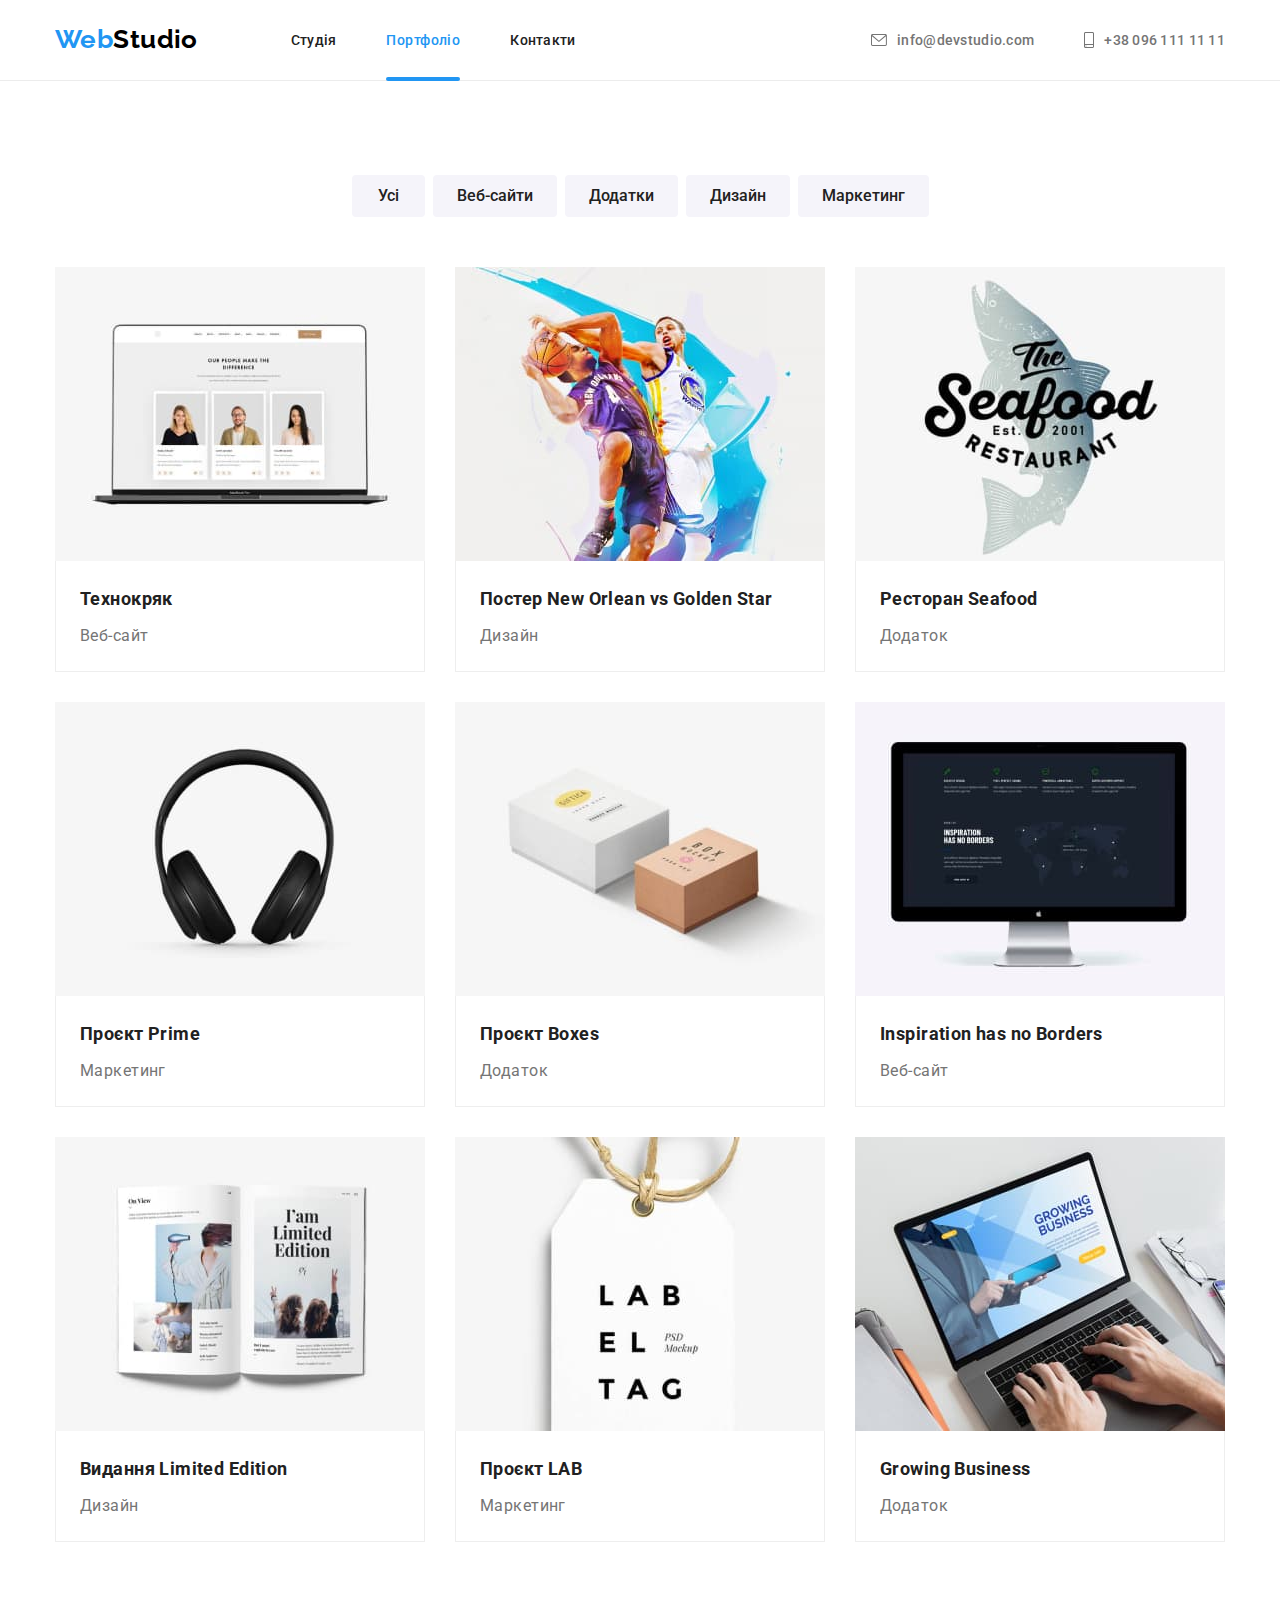
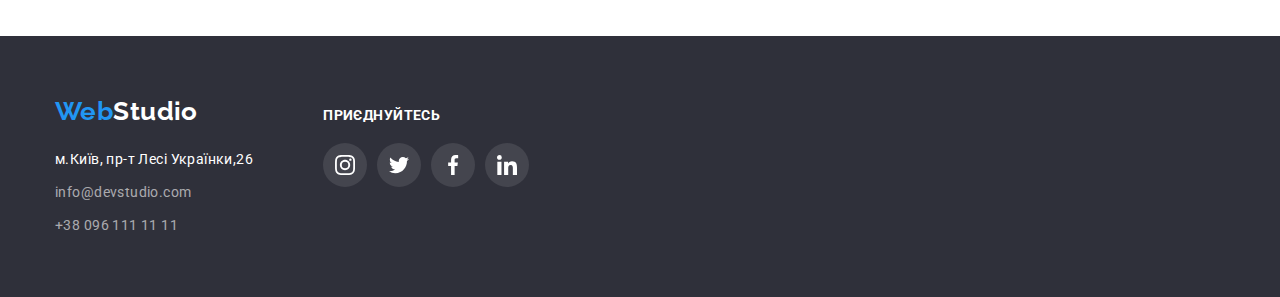
==== portfolio.html @ 2d33e8d5 "modal" ====
<!DOCTYPE html>
<html lang="uk">
  <head>
    <meta charset="UTF-8" />
    <meta http-equiv="X-UA-Compatible" content="IE=edge" />
    <meta name="viewport" content="width=device-width, initial-scale=1.0" />
    <title>WebStudio</title>
    <link rel="stylesheet" href="./css/morden-normalize.css" />
    <link rel="stylesheet" href="./css/styles.css" />
    <link rel="preconnect" href="https://fonts.googleapis.com" />
    <link rel="preconnect" href="https://fonts.gstatic.com" crossorigin />
    <link
    href="https://fonts.googleapis.com/css2?family=Raleway:wght@700&family=Roboto:wght@400;500;700;900&display=swap"
    rel="stylesheet"
  </head>
  <body>
    <header class="page-header">
      <div class="container main-nav">
        <nav class="nav">
          <a href="./index.html" lang="en" class="logo"
            ><span class="logo-web">Web</span
            ><span class="logo-studio">Studio</span></a
          >
          <ul class="site-nav list">
            <li>
              <a href="./index.html" class="link">Студія</a>
            </li>
            <li>
              <a href="./portfolio.html" class="link-current">Портфоліо</a>
            </li>
            <li>
              <a href="#" class="link">Контакти</a>
            </li>
          </ul>
        </nav>
        <ul class="contacts-info list">
          <li>
            <a href="mailto:info@devstudio.com"
              ><svg width="16" height="12">
                <use href="./images/icons.svg#letter"></use></svg
              >info@devstudio.com</a
            >
          </li>
          <li>
            <a href="tel:+380961111111">
              <svg width="10" height="16">
                <use href="./images/icons.svg#smartphone"></use></svg
              >+38 096 111 11 11</a
            >
          </li>
        </ul>
      </div>
    </header>
    <main>
      <section class="section">
        <div class="container">
          <h1 class="portfolio-tittle">Наші проєкти</h1>
          <ul class="flex-button list">
            <li>
              <button type="button" class="button">Усі</button>
            </li>
            <li>
              <button type="button" class="button">Веб-сайти</button>
            </li>
            <li>
              <button type="button" class="button">Додатки</button>
            </li>
            <li>
              <button type="button" class="button">Дизайн</button>
            </li>
            <li>
              <button type="button" class="button">Маркетинг</button>
            </li>
          </ul>
          <ul class="flex-container list">
            <li class="element">
              <a class="element-link" href="#">
                <div class="element-overlay">
                  <img
                    class="element-img"
                    src="./images/portfolio1.jpg"
                    alt="Ноутбук"
                    width="370"
                  />
                  <p class="element-discribtion">
                    Ресурс пропонує комплексні пропозиції з різним рівнем
                    функціоналу та сервісів. Все це дозволить відвідувачу
                    отримати вичерпні відомості про компанію чи приватну особу.
                  </p>
                </div>
                <div class="portf-item">
                  <h3 class="option-tittle">Технокряк</h3>
                  <p class="option-text">Веб-сайт</p>
                </div>
              </a>
            </li>
            <li class="element">
              <a class="element-link" href="#">
                <div class="element-overlay">
                  <img
                    class="element-img"
                    src="./images/portfolio2.jpg"
                    alt="Постер гравців в баскетбол"
                    width="370"
                  />
                  <p class="element-discribtion">
                    Ресурс пропонує комплексні пропозиції з різним рівнем
                    функціоналу та сервісів. Все це дозволить відвідувачу
                    отримати вичерпні відомості про компанію чи приватну особу.
                  </p>
                </div>
                <div class="portf-item">
                  <h3 class="option-tittle">
                    Постер New Orlean vs Golden Star
                  </h3>
                  <p class="option-text">Дизайн</p>
                </div>
              </a>
            </li>
            <li class="element">
              <a class="element-link" href="#">
                <div class="element-overlay">
                  <img
                    class="element-img"
                    src="./images/portfolio3.jpg"
                    alt="Постер ресторану"
                    width="370"
                  />
                  <p class="element-discribtion">
                    Ресурс пропонує комплексні пропозиції з різним рівнем
                    функціоналу та сервісів. Все це дозволить відвідувачу
                    отримати вичерпні відомості про компанію чи приватну особу.
                  </p>
                </div>
                <div class="portf-item">
                  <h3 class="option-tittle">Ресторан Seafood</h3>
                  <p class="option-text">Додаток</p>
                </div>
              </a>
            </li>
            <li class="element">
              <a class="element-link" href="#">
                <div class="element-overlay">
                  <img
                    class="element-img"
                    src="./images/portfolio4.jpg"
                    alt="Навушники"
                    width="370"
                  />
                  <p class="element-discribtion">
                    Ресурс пропонує комплексні пропозиції з різним рівнем
                    функціоналу та сервісів. Все це дозволить відвідувачу
                    отримати вичерпні відомості про компанію чи приватну особу.
                  </p>
                </div>
                <div class="portf-item">
                  <h3 class="option-tittle">Проєкт Prime</h3>
                  <p class="option-text">Маркетинг</p>
                </div>
              </a>
            </li>
            <li class="element">
              <a class="element-link" href="#">
                <div class="element-overlay">
                  <img
                    class="element-img"
                    src="./images/portfolio5.jpg"
                    alt="Дві коробки"
                    width="370"
                  />
                  <p class="element-discribtion">
                    Ресурс пропонує комплексні пропозиції з різним рівнем
                    функціоналу та сервісів. Все це дозволить відвідувачу
                    отримати вичерпні відомості про компанію чи приватну особу.
                  </p>
                </div>
                <div class="portf-item">
                  <h3 class="option-tittle">Проєкт Boxes</h3>
                  <p class="option-text">Додаток</p>
                </div>
              </a>
            </li>
            <li class="element">
              <a class="element-link" href="#">
                <div class="element-overlay">
                  <img
                    class="element-img"
                    src="./images/portfolio6.jpg"
                    alt="Комп'ютер"
                    width="370"
                  />
                  <p class="element-discribtion">
                    Ресурс пропонує комплексні пропозиції з різним рівнем
                    функціоналу та сервісів. Все це дозволить відвідувачу
                    отримати вичерпні відомості про компанію чи приватну особу.
                  </p>
                </div>
                <div class="portf-item">
                  <h3 class="option-tittle">Inspiration has no Borders</h3>
                  <p class="option-text">Веб-сайт</p>
                </div>
              </a>
            </li>
            <li class="element">
              <a class="element-link" href="#">
                <div class="element-overlay">
                  <img
                    class="element-img"
                    src="./images/portfolio7.jpg"
                    alt="Відкритий журнал"
                    width="370"
                  />
                  <p class="element-discribtion">
                    Ресурс пропонує комплексні пропозиції з різним рівнем
                    функціоналу та сервісів. Все це дозволить відвідувачу
                    отримати вичерпні відомості про компанію чи приватну особу.
                  </p>
                </div>
                <div class="portf-item">
                  <h3 class="option-tittle">Видання Limited Edition</h3>
                  <p class="option-text">Дизайн</p>
                </div>
              </a>
            </li>
            <li class="element">
              <a class="element-link" href="#">
                <div class="element-overlay">
                  <img
                    class="element-img"
                    src="./images/portfolio8.jpg"
                    alt="Етикетка"
                    width="370"
                  />
                  <p class="element-discribtion">
                    Ресурс пропонує комплексні пропозиції з різним рівнем
                    функціоналу та сервісів. Все це дозволить відвідувачу
                    отримати вичерпні відомості про компанію чи приватну особу.
                  </p>
                </div>
                <div class="portf-item">
                  <h3 class="option-tittle">Проєкт LAB</h3>
                  <p class="option-text">Маркетинг</p>
                </div>
              </a>
            </li>
            <li class="element">
              <a class="element-link" href="#">
                <div class="element-overlay">
                  <img
                    class="element-img"
                    src="./images/portfolio9.jpg"
                    alt="Робота за ноутбуком"
                    width="370"
                  />
                  <p class="element-discribtion">
                    Ресурс пропонує комплексні пропозиції з різним рівнем
                    функціоналу та сервісів. Все це дозволить відвідувачу
                    отримати вичерпні відомості про компанію чи приватну особу.
                  </p>
                </div>
                <div class="portf-item">
                  <h3 class="option-tittle">Growing Business</h3>
                  <p class="option-text">Додаток</p>
                </div>
              </a>
            </li>
          </ul>
        </div>
      </section>
    </main>
    <footer class="page-footer">
      <div class="footer-container container">
        <div class="container-one">
          <a href="./index.html" lang="en" class="logo-footer"
            ><span class="logo-web">Web</span
            ><span class="footer-logo-studio">Studio</span></a
          >
          <address class="contact-footer">
            <ul class="footer-list list">
              <li>
                <a
                  class="address"
                  href="https://goo.gl/maps/CPtrU1FHBa2aNyZL9"
                  target="_blank"
                  rel="noopener noreferrer nofollow"
                  >м.Київ, пр-т Лесі Українки,26</a
                >
              </li>
              <li>
                <a href="mailto:info@devstudio.com">info@devstudio.com</a>
              </li>
              <li>
                <a href="tel:+380961111111">+38 096 111 11 11</a>
              </li>
            </ul>
          </address>
        </div>
        <div class="container-two">
          <p class="footer-tittle">Приєднуйтесь</p>
          <ul class="footer-link list">
            <li>
              <a class="social-items" href="#">
                <svg width="20" height="20">
                  <use href="./images/icons.svg#instagram"></use>
                </svg>
              </a>
            </li>
            <li>
              <a class="social-items" href="#">
                <svg width="20" height="20">
                  <use href="./images/icons.svg#twitter"></use>
                </svg>
              </a>
            </li>
            <li>
              <a class="social-items" href="#">
                <svg width="20" height="20">
                  <use href="./images/icons.svg#facebook"></use>
                </svg>
              </a>
            </li>
            <li>
              <a class="social-items" href="#">
                <svg width="20" height="20">
                  <use href="./images/icons.svg#linkedin"></use>
                </svg>
              </a>
            </li>
          </ul>
        </div>
      </div>
    </footer>
  </body>
</html>
---- css/styles.css ----
:root {
  --primery-text-color: #757575;
  --tittle-text-color: #212121;
  --accent-color: #2196f3;
}
body {
  color: var(--primery-text-color);
  background-color: #ffffff;
  font-family: Roboto;
  font-size: 14px;
  letter-spacing: 0.03em;
}
ul {
  list-style: none;
}
.list {
  padding: 0;
  margin: 0;
}
p,
h1,
h2,
h3 {
  margin: 0;
  padding: 0;
}
.visually-hidden {
  position: absolute;
  white-space: nowrap;
  width: 1px;
  height: 1px;
  overflow: hidden;
  border: 0;
  padding: 0;
  clip: rect(0 0 0 0);
  clip-path: inset(50%);
  margin: -1px;
}
.page-header {
  border-bottom: 1px solid #ececec;
}
.main-nav {
  display: flex;
  align-items: center;
}
.nav {
  display: flex;
}
.logo {
  font-family: "Raleway";
  color: black;
  font-weight: 700;
  font-size: 26px;
  line-height: 31px;
  text-decoration: none;
  padding: 24px 0;
}
.logo-web {
  color: #2196f3;
}
.site-nav {
  display: flex;
  margin-left: 93px;
  gap: 50px;
}

.site-nav .link {
  display: block;
  padding-top: 32px;
  padding-bottom: 32px;
  color: #212121;
  font-size: 14px;
  line-height: 16px;
  letter-spacing: 0.02em;
  text-decoration: none;
  font-weight: 500;

  transition: color 250ms cubic-bezier(0.4, 0, 0.2, 1);
}
.site-nav .link:hover,
.site-nav .link:focus {
  color: var(--accent-color);
}
.site-nav .link-current {
  display: block;
  padding-top: 32px;
  padding-bottom: 32px;
  color: var(--accent-color);
  text-decoration: none;
  font-weight: 500;
  position: relative;
}
.link-current::after {
  content: "";
  width: 100%;
  height: 4px;
  position: absolute;
  left: 0;
  bottom: -1px;
  background-color: var(--accent-color);
  border-radius: 2px;
}

.contacts-info {
  display: flex;
  margin-left: auto;
  gap: 50px;
}

.contacts-info a {
  display: flex;
  gap: 10px;
  align-items: center;
  padding-top: 32px;
  padding-bottom: 32px;
  color: var(--primery-text-color);
  fill: var(--primery-text-color);
  font-size: 14px;
  line-height: 16px;
  letter-spacing: 0.02em;
  text-decoration: none;
  font-weight: 500;

  transition: color 250ms cubic-bezier(0.4, 0, 0.2, 1),
    fill 250ms cubic-bezier(0.4, 0, 0.2, 1);
}
.contacts-info a:hover,
.contacts-info a:focus {
  color: var(--accent-color);
  fill: var(--accent-color);
}
/*hero-tittle*/
.hero {
  background-color: #2f303a;
  text-align: center;
  padding-top: 200px;
  padding-bottom: 200px;
  background-image: linear-gradient(
      to right,
      rgba(47, 48, 58, 0.4),
      rgba(47, 48, 58, 0.4)
    ),
    url(../images/section-tittle.jpg);
  height: 600px;
  max-width: 1600px;
  margin-left: auto;
  margin-right: auto;
  background-size: cover;
  background-repeat: no-repeat;
  background-position: center;
}
.hero-tittle {
  letter-spacing: 0.06em;
  text-transform: uppercase;
  color: #ffffff;
  font-weight: 900;
  font-size: 44px;
  line-height: 60px;
  width: 696px;
  margin: 0 auto 30px;
}
/*button*/
.main-button {
  border-radius: 4px;
  padding: 10px 32px;
  min-width: 216px;
  color: #ffffff;
  background-color: #2196f3;
  border-color: transparent;
  cursor: pointer;
  font-weight: 700;
  font-size: 16px;
  line-height: 30px;
  letter-spacing: 0.06em;
  text-align: center;
}
.section {
  padding-top: 94px;
  padding-bottom: 94px;
}
.flex-list {
  display: flex;
}
.flex-list .item {
  width: 270px;
  margin-right: 30px;
}
.flex-list .item:nth-child(4n) {
  margin-right: 0;
}
.section-card {
  display: flex;
  background-color: #f5f4fa;
  height: 120px;
  justify-content: center;
  align-items: center;
  margin-bottom: 30px;
  border-radius: 4px;
}
.section-icon {
  width: 70px;
  height: 70px;
}
.flex-photo {
  display: flex;
  justify-content: center;
}
.flex-picture {
  display: block;
  max-width: 100%;
  height: auto;
}
.picture-over {
  position: absolute;
  bottom: 0;
  right: 0;
  width: 370px;
  height: 70px;
  background: rgba(47, 48, 58, 0.8);
}
.picture-text {
  display: flex;
  justify-content: center;
  align-items: center;
  font-style: normal;
  font-weight: 700;
  line-height: 16px;
  text-transform: uppercase;
  color: #ffffff;
}
.picture {
  margin-right: 30px;
  position: relative;
}
.picture:nth-child(3n) {
  margin-right: 0;
}
.flex-team {
  display: flex;
}
.team-member {
  background-color: #ffffff;
  width: 270px;
  margin-right: 30px;
  box-shadow: 0px 1px 3px rgba(0, 0, 0, 0.12), 0px 1px 1px rgba(0, 0, 0, 0.14),
    0px 2px 1px rgba(0, 0, 0, 0.2);
  border-radius: 0px 0px 4px 4px;
}
.team-member:nth-child(4n) {
  margin-right: 0;
}
.resume {
  display: block;
  max-width: 100%;
  height: auto;
}

/*section-tittle*/
.section-tittle {
  color: var(--tittle-text-color);
  font-weight: 700;
  font-size: 14px;
  line-height: 16px;
  text-transform: uppercase;
  margin-top: 0;
  margin-bottom: 10px;
}
.section-text {
  font-size: 14px;
  line-height: 24px;
  margin-top: 0;
  margin-bottom: 0;
}
.section-photo {
  padding-bottom: 94px;
}

.tittle-photo {
  color: var(--tittle-text-color);
  font-weight: 700;
  font-size: 36px;
  line-height: 42px;
  margin-top: 0;
  margin-bottom: 50px;
  text-align: center;
}
.section-team {
  background-color: #f5f4fa;
  padding-top: 94px;
  padding-bottom: 94px;
}
.tittle-team {
  color: var(--tittle-text-color);
  font-weight: 700;
  font-size: 36px;
  line-height: 42px;
  margin-top: 0;
  margin-bottom: 50px;
  text-align: center;
}
.team-name {
  color: var(--tittle-text-color);
  font-weight: 500;
  font-size: 16px;
  line-height: 19px;
  margin-top: 0;
  margin-bottom: 10px;
  text-align: center;
  padding-top: 30px;
}
.team-text {
  font-weight: 400;
  font-size: 16px;
  line-height: 19px;
  margin-top: 0;
  margin-bottom: 16px;
  text-align: center;
}
.team-link {
  display: flex;
  align-items: center;
  gap: 10px;
  padding-bottom: 30px;
  padding-left: 0;
  justify-content: center;
}
.team-items {
  width: 44px;
  height: 44px;
  fill: #afb1b8;
  background-color: #ffffff;
  display: flex;
  align-items: center;
  justify-content: center;
  border-radius: 50%;

  transition: background-color 250ms cubic-bezier(0.4, 0, 0.2, 1),
    fill 250ms cubic-bezier(0.4, 0, 0.2, 1);
}
.team-items:hover,
.team-items:focus {
  fill: #ffffff;
  background-color: var(--accent-color);
}
.section-link {
  background-color: #ffffff;
  padding-top: 94px;
  padding-bottom: 94px;
}
.tittle-clients {
  font-weight: 700;
  font-size: 36px;
  line-height: 42px;
  text-align: center;
  letter-spacing: 0.03em;
  color: #212121;
  margin-bottom: 50px;
}
.clients-list {
  display: flex;
  gap: 30px;
}
.clients-item {
  width: 170px;
  height: 92px;
}
.clients-link {
  display: flex;
  align-items: center;
  justify-content: center;
  width: 100%;
  height: 100%;
  fill: #afb1b8;
  border: 1px solid #afb1b8;
  border-radius: 4px;
  transition: border-color 250ms cubic-bezier(0.4, 0, 0.2, 1),
    fill 250ms cubic-bezier(0.4, 0, 0.2, 1);
}
.clients-link:hover,
.clients-link:focus {
  fill: var(--accent-color);
  border-color: var(--accent-color);
}

.portfolio-tittle {
  display: none;
}
.button {
  color: #212121;
  background-color: #f5f4fa;
  border-color: transparent;
  cursor: pointer;
  font-weight: 500;
  font-size: 16px;
  line-height: 26px;
  border-radius: 4px;
  padding: 6px 22px;
  min-width: 73px;
  text-align: center;
  transition: background-color 250ms cubic-bezier(0.4, 0, 0.2, 1),
    color 250ms cubic-bezier(0.4, 0, 0.2, 1),
    box-shadow 250ms cubic-bezier(0.4, 0, 0.2, 1);
}
.button:hover,
.button:focus {
  color: white;
  background-color: #2196f3;
  box-shadow: 0px 3px 1px rgba(0, 0, 0, 0.1), 0px 1px 2px rgba(0, 0, 0, 0.08),
    0px 2px 2px rgba(0, 0, 0, 0.12);
}
.option-tittle {
  color: var(--tittle-text-color);
  font-weight: 700;
  font-size: 18px;
  line-height: 36px;
  margin-bottom: 4px;
}
.option-text {
  font-weight: 400;
  font-size: 16px;
  line-height: 30px;
}
.page-footer {
  background-color: #2f303a;
  color: rgba(255, 255, 255, 0.6);
  padding-top: 60px;
  padding-bottom: 60px;
}
.footer-logo-studio {
  color: #ffffff;
  font-weight: 700;
  font-size: 26px;
  line-height: 31px;
}
.logo-footer {
  display: inline-block;
  margin-bottom: 20px;
  font-family: "Raleway";
  color: black;
  font-weight: 700;
  font-size: 26px;
  line-height: 31px;
  text-decoration: none;
}
.contact-footer a {
  color: rgba(255, 255, 255, 0.6);
  font-size: 14px;
  line-height: 24px;
  text-decoration: none;
  font-style: normal;
  transition: color 250ms cubic-bezier(0.4, 0, 0.2, 1);
}
.contact-footer a:hover,
.contact-footer a:focus {
  color: var(--accent-color);
}
.contact-footer .address {
  color: #ffffff;
}
.footer-list {
  display: flex;
  flex-direction: column;
  gap: 9px;
}
.footer-tittle {
  color: #ffffff;
  text-transform: uppercase;
  margin-bottom: 20px;
  font-weight: 700;
  font-size: 14px;
  line-height: 16px;
  letter-spacing: 0.03em;
}
.footer-link {
  display: flex;
  align-items: center;
  gap: 10px;
}
.social-items {
  width: 44px;
  height: 44px;
  fill: #ffffff;
  background-color: rgba(255, 255, 255, 0.1);
  display: flex;
  align-items: center;
  justify-content: center;
  border-radius: 50%;
  transition: background-color 250ms cubic-bezier(0.4, 0, 0.2, 1);
}
.social-items:hover,
.social-items:focus {
  background-color: var(--accent-color);
}

.footer-container {
  display: flex;
  align-items: baseline;
}
.container-two {
  margin-left: 70px;
}
.container {
  margin-left: auto;
  margin-right: auto;
  width: 1200px;
  padding-left: 15px;
  padding-right: 15px;
}
.flex-button {
  display: flex;
  justify-content: center;
  margin-bottom: 50px;
  gap: 8px;
}

.flex-container {
  display: flex;
  flex-wrap: wrap;
}
.element {
  width: 370px;
  margin-right: 30px;
  margin-bottom: 30px;
}
.element-overlay {
  position: relative;
  overflow: hidden;
}
.element-discribtion {
  position: absolute;
  font-style: normal;
  top: 0;
  left: 0;
  width: 100%;
  height: 100%;
  font-weight: 400;
  font-size: 18px;
  line-height: 28px;
  background-color: rgba(33, 150, 243, 0.9);
  color: #ffffff;
  padding: 63px 24px;
  transform: translateY(101%);
  transition: transform 250ms cubic-bezier(0.4, 0, 0.2, 1);
}
.element-link:hover .element-discribtion {
  transform: translateY(0);
}

.element-link {
  display: block;
  text-decoration: none;
  color: #757575;
  transition: box-shadow 250ms cubic-bezier(0.4, 0, 0.2, 1);
}
.element-link:hover,
.element-link:focus {
  box-shadow: 0px 1px 1px rgba(0, 0, 0, 0.12), 0px 4px 4px rgba(0, 0, 0, 0.06),
    1px 4px 6px rgba(0, 0, 0, 0.16);
}

.element:nth-child(3n) {
  margin-right: 0;
}
.element:nth-last-child(-n + 3) {
  margin-bottom: 0;
}
.portf-item {
  padding: 20px 24px;
  border: 1px solid #eeeeee;
  border-top: none;
}
.element-img {
  display: block;
  max-width: 100%;
  height: auto;
}
/*Modal*/
.backdrop {
  position: fixed;
  left: 0;
  top: 0;
  width: 100%;
  height: 100%;
  background: rgba(0, 0, 0, 0.2);
  opacity: 1;
  transition: opacity 250ms cubic-bezier(0.4, 0, 0.2, 1),
    visibility 250ms cubic-bezier(0.4, 0, 0.2, 1);
}
.backdrop.is-hidden {
  visibility: hidden;
  opacity: 0;
  pointer-events: none;
}
.backdrop.is-hidden .modal {
  transform: translate(-50%, -50%) scale(1);
}
.modal {
  position: absolute;
  left: 50%;
  top: 50%;
  transform: translate(-50%, -50%);
  width: 528px;
  padding: 40px;
  background-color: #ffffff;
  box-shadow: 0px 1px 3px rgba(0, 0, 0, 0.12), 0px 1px 1px rgba(0, 0, 0, 0.14),
    0px 2px 1px rgba(0, 0, 0, 0.2);
  border-radius: 4px;
}
.close-buttom {
  position: absolute;
  width: 30px;
  height: 30px;
  right: 8px;
  top: 8px;
  background-color: #ffffff;
  border: 1px solid rgba(0, 0, 0, 0.1);
  border-radius: 50%;
  cursor: pointer;
}
.close-icon {
  display: flex;
  align-items: center;
  justify-content: center;
}
/*form*/
.modal-tittle {
  font-weight: 700;
  font-size: 20px;
  line-height: 23px;
  text-align: center;
  letter-spacing: 0.03em;
  color: var(--tittle-text-color);
  margin-bottom: 12px;
}
.form-label {
  display: block;
  font-size: 12px;
  line-height: 1.5;
  letter-spacing: 0.01em;
  font-weight: 400;
  margin-bottom: 4px;
}
.form-control {
  position: relative;
  margin-bottom: 10px;
}

.form-input {
  width: 100%;
  padding: 12px 12px 12px 42px;
  border: 1px solid rgba(33, 33, 33, 0.2);
  border-radius: 4px;
  outline: none;
}
.form-input:focus {
  border-color: var(--accent-color);
}
.form-input:focus + .form-icon {
  fill: var(--accent-color);
  border-color: var(--accent-color);
}
.form-icon {
  position: absolute;
  left: 12px;
  top: 50%;
  transform: translateY(-50%);
}
.form-comment {
  width: 100%;
  height: 120px;
  resize: none;
  border: 1px solid rgba(33, 33, 33, 0.2);
  border-radius: 4px;
  padding: 12px 16px;
  outline: none;
  margin-bottom: 10px;
}
.form-comment:focus {
  border-color: var(--accent-color);
}
.checkbox-input {
  appearance: none;
}
.label {
  display: flex;
  justify-content: center;
  align-items: center;
  margin-bottom: 30px;
}
.checkbox-label {
  position: relative;
  padding-left: 28px;
}
.checkbox-label::before {
  position: absolute;
  top: 0;
  left: 0;
  width: 16px;
  height: 15px;
  border: 2px solid #212121;
  border-radius: 2px;
  content: "";
}
.checkbox-label::after {
  position: absolute;
  top: 0;
  left: 0;
  width: 16px;
  height: 15px;
  border: 2px solid #212121;
  fill: #ffffff;
  border-radius: 2px;
  content: "";
  opacity: 0;
  background-image: url(../images/icons.svg#icon-check);
}
.checkbox-input:checked + .checkbox-label::after {
  opacity: 1;
  border-color: transparent;
  background-size: contain;
  background-origin: border-box;
}
.form-button {
  display: flex;
  color: white;
  background-color: var(--accent-color);
  border-color: transparent;
  margin: 0 auto;
  align-items: center;
  justify-content: center;
  cursor: pointer;
  font-weight: 700;
  font-size: 16px;
  line-height: 30px;
  border-radius: 4px;
  min-width: 200px;
  padding: 10px 52px;
  text-align: center;
  box-shadow: 0px 4px 4px rgba(0, 0, 0, 0.15);
  transition: background-color 250ms cubic-bezier(0.4, 0, 0.2, 1),
    color 250ms cubic-bezier(0.4, 0, 0.2, 1),
    box-shadow 250ms cubic-bezier(0.4, 0, 0.2, 1);
}
.form-link {
  color: var(--accent-color);
}
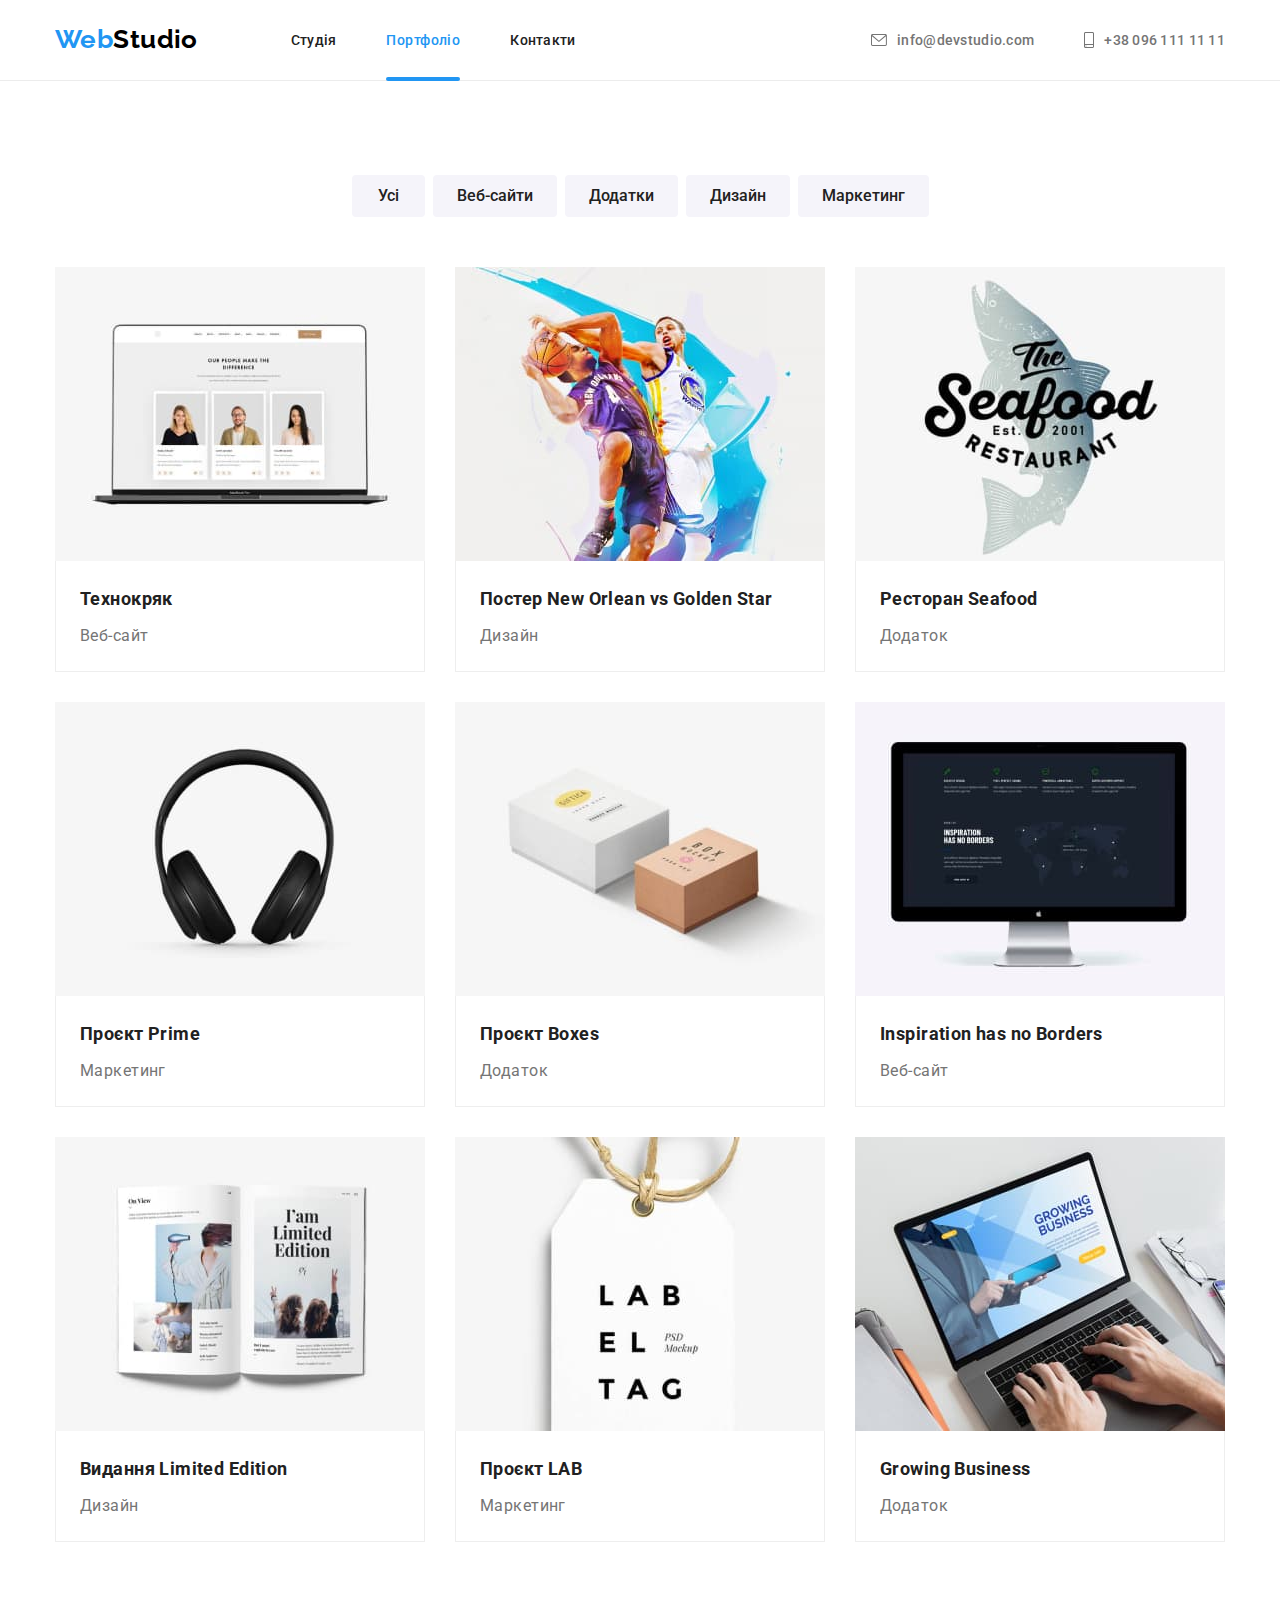
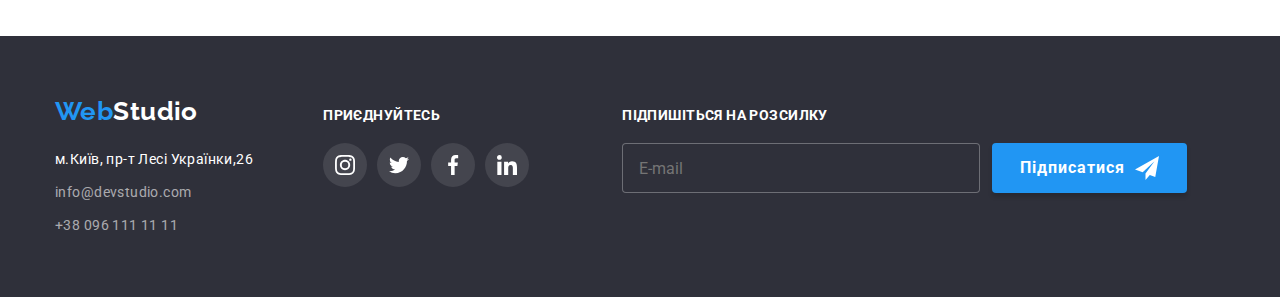
==== commit e7d6545f: "add footer" ====
--- a/portfolio.html
+++ b/portfolio.html
@@ -328,6 +328,26 @@
             </li>
           </ul>
         </div>
+        <div class="container-three">
+          <form>
+            <p class="footer-label" for="mail">Підпишіться на розсилку</p>
+            <div class="footer-input">
+              <input
+                class="input-btn"
+                type="email"
+                name="mail"
+                id="mail"
+                placeholder="E-mail"
+              />
+              <button class="btn-sub" type="submit">
+                Підписатися
+                <svg class="button-icon" width="24" height="24">
+                  <use href="./images/icons.svg#icon-send"></use>
+                </svg>
+              </button>
+            </div>
+          </form>
+        </div>
       </div>
     </footer>
   </body>
--- a/css/styles.css
+++ b/css/styles.css
@@ -24,18 +24,7 @@
   margin: 0;
   padding: 0;
 }
-.visually-hidden {
-  position: absolute;
-  white-space: nowrap;
-  width: 1px;
-  height: 1px;
-  overflow: hidden;
-  border: 0;
-  padding: 0;
-  clip: rect(0 0 0 0);
-  clip-path: inset(50%);
-  margin: -1px;
-}
+
 .page-header {
   border-bottom: 1px solid #ececec;
 }
@@ -499,6 +488,57 @@
 .container-two {
   margin-left: 70px;
 }
+/*Footer-mail*/
+.container-three {
+  display: flex;
+  margin-left: 93px;
+}
+.footer-label {
+  color: #ffffff;
+  text-transform: uppercase;
+  margin-bottom: 20px;
+  font-weight: 700;
+  font-size: 14px;
+  line-height: 16px;
+  letter-spacing: 0.03em;
+}
+.footer-input {
+  display: flex;
+}
+.input-btn {
+  margin-left: auto;
+  margin-right: 12px;
+  font-size: 16px;
+  line-height: 1.2;
+  background-color: rgba(47, 48, 58, 1);
+  color: rgba(255, 255, 255, 0.6);
+  padding-left: 16px;
+  width: 358px;
+  height: 50px;
+  border: 1px solid rgba(255, 255, 255, 0.3);
+  border-radius: 4px;
+  outline: none;
+  transition: border-color var(--accent-color);
+}
+.btn-sub {
+  padding: 10px 28px;
+  color: #ffffff;
+  background-color: #2196f3;
+  border: #2196f3;
+  box-shadow: 0px 4px 4px rgba(0, 0, 0, 0.15);
+  border-radius: 4px;
+  display: flex;
+  align-items: center;
+  text-align: center;
+  letter-spacing: 0.06em;
+  font-weight: 700;
+  font-size: 16px;
+  line-height: 1.8;
+}
+.button-icon {
+  fill: #ffffff;
+  margin-left: 10px;
+}
 .container {
   margin-left: auto;
   margin-right: auto;
@@ -678,47 +718,65 @@
 .form-comment:focus {
   border-color: var(--accent-color);
 }
+
+/*Checkbox*/
+.checkbox-field {
+  position: relative;
+  display: flex;
+  align-items: center;
+  justify-content: center;
+  margin-bottom: 30px;
+}
+
 .checkbox-input {
   appearance: none;
-}
-.label {
-  display: flex;
-  justify-content: center;
-  align-items: center;
-  margin-bottom: 30px;
-}
-.checkbox-label {
-  position: relative;
-  padding-left: 28px;
-}
-.checkbox-label::before {
-  position: absolute;
-  top: 0;
-  left: 0;
+  -webkit-appearance: none;
+  -moz-appearance: none;
   width: 16px;
   height: 15px;
-  border: 2px solid #212121;
-  border-radius: 2px;
-  content: "";
-}
-.checkbox-label::after {
+  display: flex;
+  align-items: center;
+  justify-content: center;
+}
+
+.checkbox-border {
   position: absolute;
-  top: 0;
-  left: 0;
+  top: 50%;
+  left: 20px;
+  transform: translateY(-50%);
+  display: flex;
+  align-items: center;
+  justify-content: center;
   width: 16px;
   height: 15px;
-  border: 2px solid #212121;
+  border: 2px solid rgba(33, 33, 33, 1);
+  border-radius: 2px;
+  background-color: #ffffff;
+  background-origin: border-box;
   fill: #ffffff;
-  border-radius: 2px;
-  content: "";
-  opacity: 0;
-  background-image: url(../images/icons.svg#icon-check);
-}
-.checkbox-input:checked + .checkbox-label::after {
-  opacity: 1;
-  border-color: transparent;
-  background-size: contain;
-  background-origin: border-box;
+  z-index: -1;
+  transition: background-color 250ms cubic-bezier(0.4, 0, 0.2, 1),
+    fill-opacity 250ms cubic-bezier(0.4, 0, 0.2, 1);
+}
+
+.checkbox-input:checked + .checkbox-border {
+  border: var(--accent-color);
+  background-color: var(--accent-color);
+}
+.checkbox-label {
+  display: block;
+  margin-left: 7px;
+  font-size: 14px;
+  line-height: 1.71;
+  letter-spacing: 0.03em;
+  color: var(--primary-text-color);
+  cursor: pointer;
+}
+.form-link {
+  color: var(--accent-color);
+  font-size: 14px;
+  line-height: 1.71;
+  letter-spacing: 0.03em;
 }
 .form-button {
   display: flex;
@@ -741,6 +799,3 @@
     color 250ms cubic-bezier(0.4, 0, 0.2, 1),
     box-shadow 250ms cubic-bezier(0.4, 0, 0.2, 1);
 }
-.form-link {
-  color: var(--accent-color);
-}
